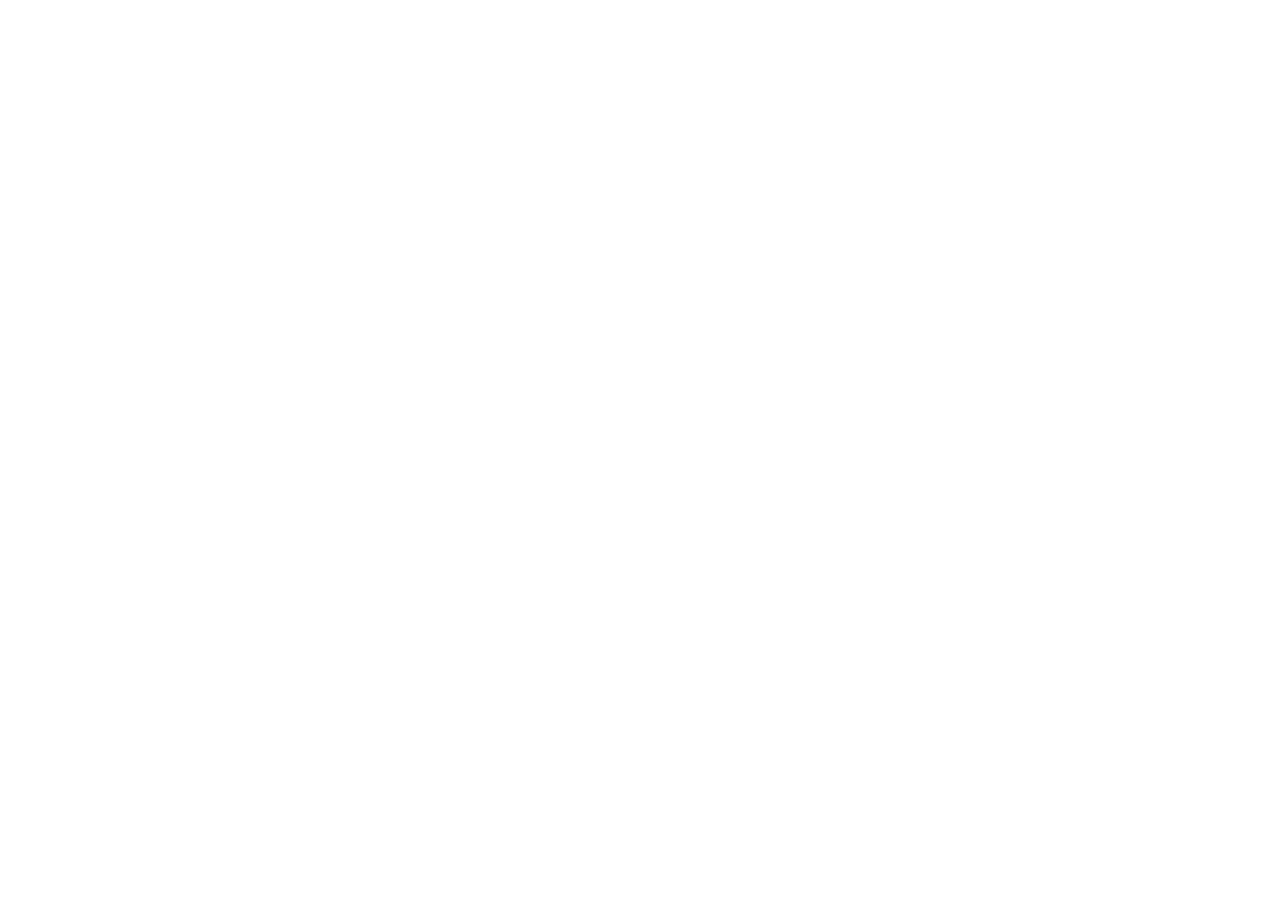
==== index.html @ dbfc1fa9 "roc8" ====
<!DOCTYPE html>
<html lang="en">
<head>
  <meta charset="UTF-8">
  <meta http-equiv="X-UA-Compatible" content="IE=edge">
  <meta name="viewport" content="width=device-width, initial-scale=1.0">
  <title>Roc8-Assessment</title>
</head>
<body>
  
  

</body>
</html>
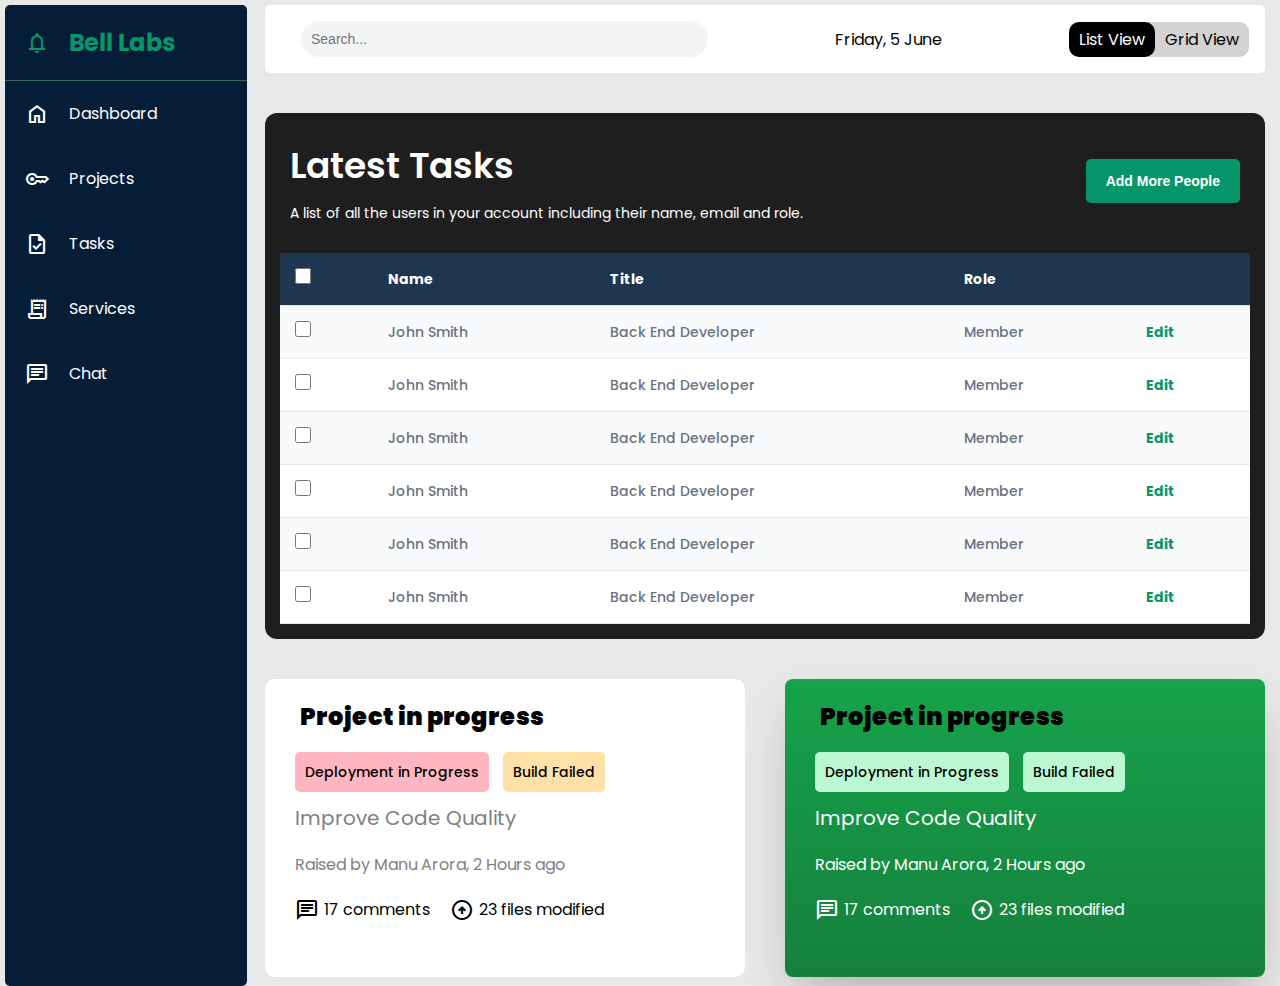
==== commit 0cb7c4c7: "task-list-UI" ====
--- a/index.html
+++ b/index.html
@@ -1,14 +1,156 @@
 <!DOCTYPE html>
 <html lang="en">
-<head>
-  <meta charset="UTF-8">
-  <meta http-equiv="X-UA-Compatible" content="IE=edge">
-  <meta name="viewport" content="width=device-width, initial-scale=1.0">
-  <title>Roc8-Assessment</title>
-</head>
-<body>
-  
-  
-
-</body>
-</html>+  <head>
+    <meta charset="UTF-8" />
+    <meta http-equiv="X-UA-Compatible" content="IE=edge" />
+    <meta name="viewport" content="width=device-width, initial-scale=1.0" />
+    <link
+      rel="stylesheet"
+      href="https://fonts.googleapis.com/css2?family=Material+Symbols+Outlined:opsz,wght,FILL,GRAD@24,400,1,0"
+    />
+    <link rel="preconnect" href="https://fonts.googleapis.com">
+<link rel="preconnect" href="https://fonts.gstatic.com" crossorigin>
+<link href="https://fonts.googleapis.com/css2?family=Poppins:wght@100;200;300;400;500;600&display=swap" rel="stylesheet">
+    <link rel="stylesheet" href="style.css" />
+    <title>Roc8-Assessment</title>
+  </head>
+  <body>
+    <div id="main">
+      <div class="side-list">
+        <p class="logo">
+          <span class="material-symbols-outlined"> notifications </span> Bell
+          Labs
+        </p>
+        <div class="nav-list">
+          <a href="#"
+            ><span class="material-symbols-outlined"> home </span> Dashboard</a
+          >
+          <a href="#"
+            ><span class="material-symbols-outlined"> key </span> Projects</a
+          >
+          <a href="#"
+            ><span class="material-symbols-outlined"> task </span> Tasks</a
+          >
+          <a href="#"
+            ><span class="material-symbols-outlined"> receipt_long </span>
+            Services</a
+          >
+          <a href="#"
+            ><span class="material-symbols-outlined"> chat </span> Chat</a
+          >
+        </div>
+      </div>
+      <div class="container">
+        <div class="search-div">
+          <input type="text" placeholder="Search..." />
+          <p class="date">Friday, 5 June</p>
+          <div class="list-div">
+            <span class="view list">List View</span>
+            <span class="view grid">Grid View</span>
+          </div>
+        </div>
+        <div class="latest-task">
+          <div class="head">
+            <div class="head-title">
+              <h1>Latest Tasks</h1>
+              <p>
+                A list of all the users in your account including their name,
+                email and role.
+              </p>
+            </div>
+            <button class="head-button">Add More People</button>
+          </div>
+          <div class="table">
+            <table>
+              <tr>
+                <th><input type="checkbox" class="check"></th>
+                <th>Name</th>
+                <th>Title</th>
+                <th>Role</th>
+                <th></th>
+              </tr>
+              <tr>
+                <td><input type="checkbox" class="check"></td>
+                <td>John Smith</td>
+                <td>Back End Developer</td>
+                <td>Member</td>
+                <td class="edit">Edit</td>
+              </tr>
+              <tr>
+                <td><input type="checkbox" class="check"></td>
+                <td>John Smith</td>
+                <td>Back End Developer</td>
+                <td>Member</td>
+                <td class="edit">Edit</td>
+              </tr>
+              <tr>
+                <td><input type="checkbox" class="check"></td>
+                <td>John Smith</td>
+                <td>Back End Developer</td>
+                <td>Member</td>
+                <td class="edit">Edit</td>
+              </tr>
+              <tr>
+                <td><input type="checkbox" class="check"></td>
+                <td>John Smith</td>
+                <td>Back End Developer</td>
+                <td>Member</td>
+                <td class="edit">Edit</td>
+              </tr>
+              <tr>
+                <td><input type="checkbox" class="check"></td>
+                <td>John Smith</td>
+                <td>Back End Developer</td>
+                <td>Member</td>
+                <td class="edit">Edit</td>
+              </tr>
+              <tr>
+                <td><input type="checkbox" class="check"></td>
+                <td>John Smith</td>
+                <td>Back End Developer</td>
+                <td>Member</td>
+                <td class="edit">Edit</td>
+              </tr>
+            </table>
+          </div>
+        </div>
+        <div class="projects">
+          <div class="project-one Project">
+            <h2>Project in progress</h2>
+            <p>
+              <span class="deploy pro-deploy">Deployment in Progress</span>
+              <span class="failed pro-deploy">Build Failed</span>
+            </p>
+            <p class="code-qua">Improve Code Quality</p>
+            <p class="time">Raised by Manu Arora, 2 Hours ago</p>
+            <div class="comments1">
+              <p><span class="material-symbols-outlined">
+                chat
+                </span> 17 comments</p>
+              <p><span class="material-symbols-outlined">
+                arrow_circle_up
+                </span>23 files modified  </p>
+            </div>
+          </div>
+          <div class="project-two Project">
+            <h2>Project in progress</h2>
+            <p>
+              <span class="deploy pro-deploy1">Deployment in Progress</span>
+              <span class="failed1 pro-deploy1">Build Failed</span>
+            </p>
+            <p class="code-qua">Improve Code Quality</p>
+            <p class="time">Raised by Manu Arora, 2 Hours ago</p>
+            <div class="comments2">
+              <p><span class="material-symbols-outlined">
+                chat
+                </span> 17 comments</p>
+              <p><span class="material-symbols-outlined">
+                arrow_circle_up
+                </span>23 files modified  </p>
+            </div>
+          </div>
+        </div>
+      </div>
+    </div>
+  </body>
+</html>
--- a/style.css
+++ b/style.css
@@ -0,0 +1,276 @@
+body {
+  padding: 5px;
+  margin: 0;
+  background: #e8e8e8;
+  font-family: "Poppins", sans-serif;
+}
+
+* {
+  margin: 0%;
+  padding: 0%;
+}
+
+.side-list {
+  display: flex;
+  flex-direction: column;
+  float: left;
+  width: 242px;
+  border-radius: 5px;
+  height: 981px;
+  background: #051d36;
+}
+
+.nav-list {
+  display: flex;
+  flex-direction: column;
+}
+
+a {
+  display: flex;
+  align-items: center;
+  gap: 20px;
+  padding: 20px;
+  color: white;
+  cursor: pointer;
+  text-decoration: none;
+  font-size: 16px;
+}
+
+a:focus,
+a:hover {
+  background: rgb(5 150 105);
+}
+
+.logo {
+  display: flex;
+  align-items: center;
+  gap: 20px;
+  font-size: 24px;
+  font-weight: 700;
+  color: rgb(5 150 105);
+  padding: 20px;
+  border-bottom: 1px solid rgba(144, 238, 144, 0.351);
+  margin: 0%;
+}
+
+.search-div {
+  display: flex;
+  align-items: center;
+  justify-content: space-between;
+  background: white;
+  padding: 16px;
+  font-size: 16px;
+  border-radius: 5px;
+}
+
+.search-div input {
+  border: none;
+  background: #f3f4f6;
+  width: 40%;
+  padding: 10px;
+  font-size: 14px;
+  margin-left: 20px;
+  border-radius: 50px;
+  color: #6b7280;
+}
+
+.list-div {
+  display: flex;
+  align-items: center;
+  background: lightgray;
+  border-radius: 10px;
+}
+
+.view {
+  padding: 5px 10px;
+  border-radius: 10px;
+  background: lightgrey;
+  cursor: pointer;
+}
+
+.list {
+  background: black;
+  color: white;
+}
+
+.container {
+  margin: 0px 10px 0 260px;
+}
+
+.latest-task {
+  background: rgb(30, 30, 30);
+  padding: 15px;
+  border-radius: 12px;
+  margin-top: 40px;
+}
+
+.head {
+  color: white;
+  display: flex;
+  align-items: center;
+  justify-content: space-between;
+  padding: 10px;
+}
+
+.head-button {
+  background: #059669;
+  padding: 10px 20px;
+  border: none;
+  font-size: 14px;
+  color: white;
+  border-radius: 5px;
+  font-weight: 600;
+  line-height: 24px;
+}
+
+.head-title {
+  display: flex;
+  flex-direction: column;
+  gap: 10px;
+}
+
+.head-title h1 {
+  font-size: 36px;
+  font-weight: 600;
+}
+
+.head-title p {
+  font-size: 14px;
+  line-height: 20px;
+}
+
+table {
+  width: 100%;
+  text-align: left;
+  font-size: 14px;
+  border-collapse: collapse;
+  padding: 10px;
+  margin-top: 20px;
+  font-weight: 500;
+  color: #6b7280;
+}
+
+tr:nth-child(even) {
+  background: #f9fafb;
+}
+
+tr {
+  border-bottom: 1px solid #e5e7eb;
+}
+
+tr:nth-child(odd) {
+  background: white;
+}
+
+td {
+  padding: 15px;
+}
+
+th {
+  padding: 15px;
+  background: #1e364f;
+  color: white;
+}
+
+input.check {
+  width: 16px;
+  height: 16px;
+}
+
+.edit {
+  font-weight: 700;
+  color: #059669;
+  cursor: pointer;
+}
+
+.projects {
+  display: flex;
+  align-items: center;
+  justify-content: center;
+  gap: 40px;
+  margin-top: 40px;
+}
+
+.Project {
+  display: flex;
+  flex-direction: column;
+  gap: 20px;
+  padding: 15px;
+  padding-left: 30px;
+  background-color: white;
+  width: 50%;
+  border-radius: 10px;
+}
+
+.project-two {
+  border-radius: 8px;
+background: linear-gradient(180deg, #16A34A 0%, #15803D 100%);
+box-shadow: 0px 25px 50px -12px rgba(0, 0, 0, 0.25);
+}
+
+.project-two p {
+  color: white;
+}
+
+.Project h2 {
+  font-size: 24px;
+  font-weight: 900;
+  margin: 5px;
+}
+
+.pro-deploy {
+  padding: 10px;
+  background: lightpink;
+  font-size: 14px;
+  font-weight: 500;
+  border-radius: 5px;
+  margin-right: 10px;
+}
+
+.pro-deploy1 {
+  padding: 10px;
+  background: #BBF7D0;
+  font-size: 14px;
+  font-weight: 500;
+  border-radius: 5px;
+  margin-right: 10px;
+  color: #000;
+  
+}
+
+.failed1{
+  background-color: #BBF7D0
+}
+
+.failed {
+  background-color: rgba(255, 166, 0, 0.341);
+}
+
+.code-qua {
+  color: grey;
+  font-size: 20px;
+  font-style: normal;
+  font-weight: 400;
+  line-height: 28px;
+}
+
+.time {
+  color: grey;
+  font-size: 16px;
+}
+
+.comments1,
+.comments2 {
+  display: flex;
+  align-items: center;
+  gap: 20px;
+  margin-bottom: 40px;
+}
+
+.comments1 p,
+.comments2 p {
+  display: flex;
+  align-items: center;
+  gap: 5px;
+  font-size: 16px;
+}
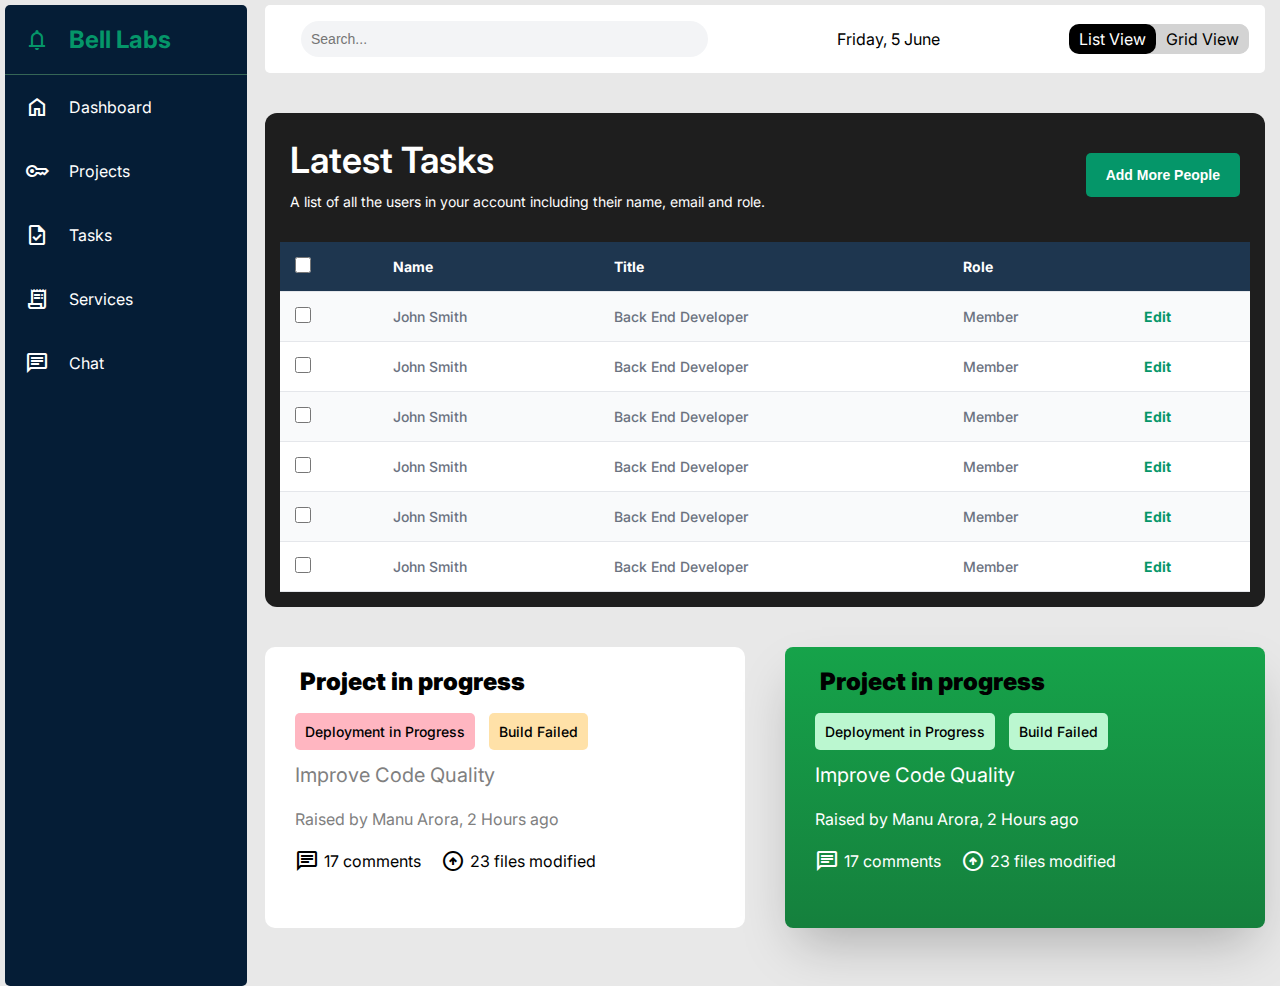
==== commit ed08b14b: "Fitness-UI" ====
--- a/index.html
+++ b/index.html
@@ -10,7 +10,7 @@
     />
     <link rel="preconnect" href="https://fonts.googleapis.com">
 <link rel="preconnect" href="https://fonts.gstatic.com" crossorigin>
-<link href="https://fonts.googleapis.com/css2?family=Poppins:wght@100;200;300;400;500;600&display=swap" rel="stylesheet">
+<link href="https://fonts.googleapis.com/css2?family=Inter:wght@100;200;300;400;500;600;700&display=swap" rel="stylesheet">
     <link rel="stylesheet" href="style.css" />
     <title>Roc8-Assessment</title>
   </head>
--- a/style.css
+++ b/style.css
@@ -2,7 +2,7 @@
   padding: 5px;
   margin: 0;
   background: #e8e8e8;
-  font-family: "Poppins", sans-serif;
+  font-family: 'Inter', sans-serif;
 }
 
 * {
